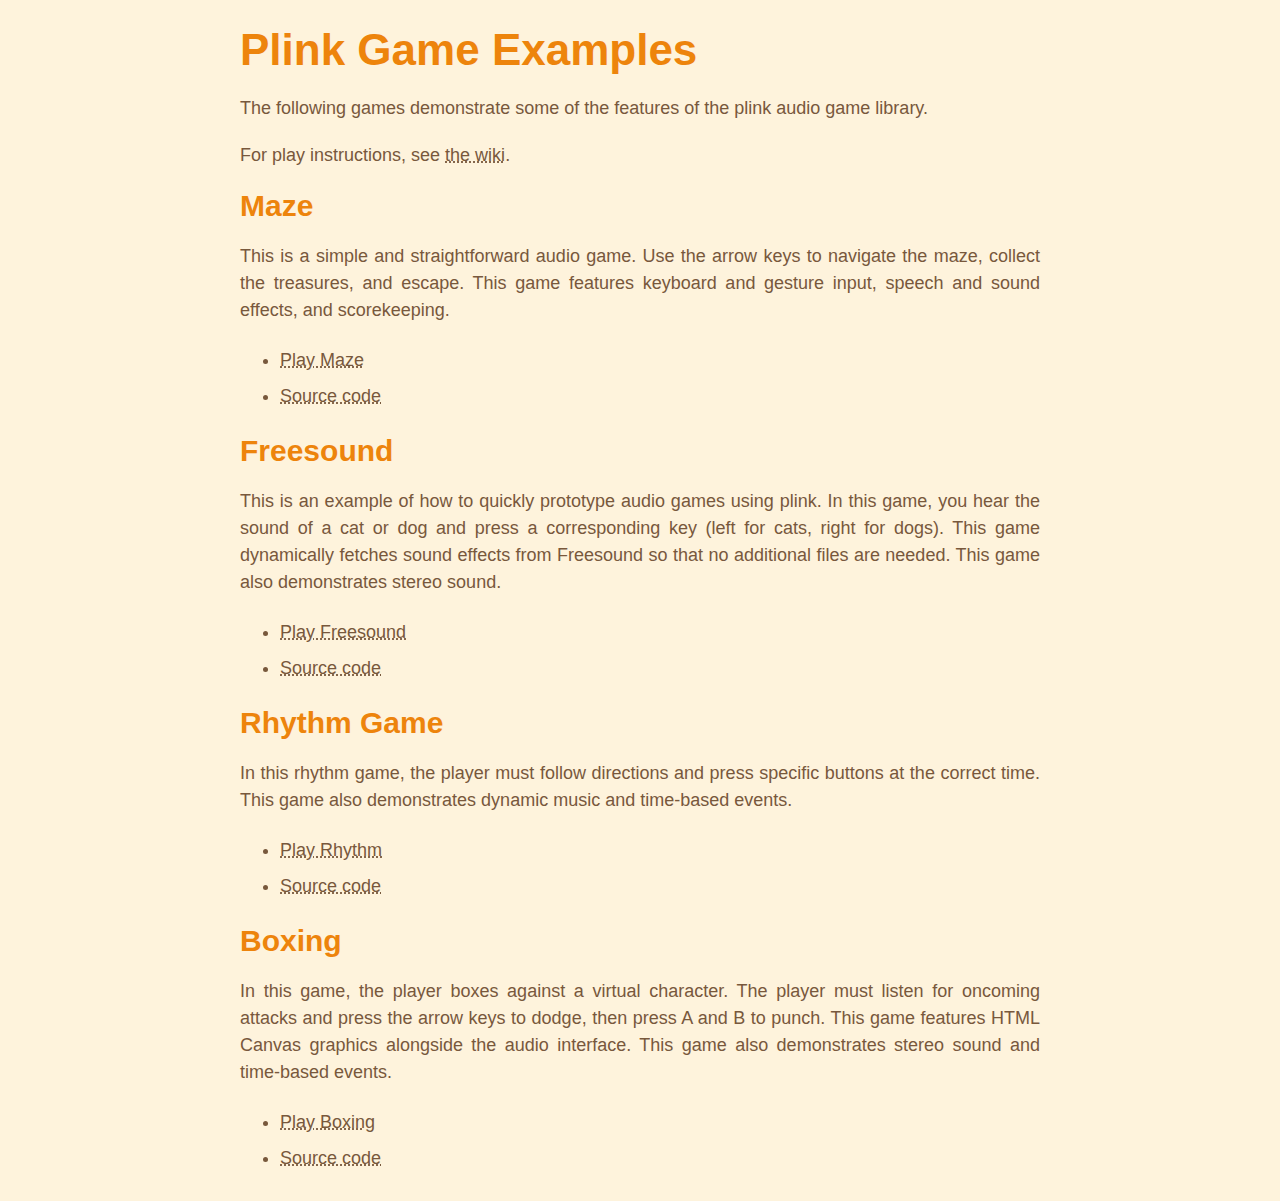
==== plink/index.html @ 2f3c0936 "added plink pages" ====
<head>
    <title>Preview</title>
    <meta name="viewport" content="width=device-width, initial-scale=1">
    <link rel="stylesheet" href="../style.css">
    <style>
        h2 {
            margin-top: 20px;
        }
    </style>
</head>

<body>
    <div class="container">
        <h1>Plink Game Examples</h1>
        <p>The following games demonstrate some of the features of the plink audio game library.</p>
        <p>For play instructions, see <a href="https://github.com/shaunkane/plink/wiki/How-to-Play">the wiki</a>.</p>
        <h2>Maze</h2>
        <p>This is a simple and straightforward audio game. Use the arrow keys to navigate the maze, collect the treasures, and escape. This game features keyboard and gesture input, speech and sound effects, and scorekeeping.</p>
        <ul>
            <li><a href="examples/maze">Play Maze</a></li>
            <li><a href="https://github.com/shaunkane/plink/tree/main/examples/maze">Source code</a></li>
        </ul>
        <h2>Freesound</h2>
        <p>This is an example of how to quickly prototype audio games using plink. In this game, you hear the sound of a cat or dog and press a corresponding key (left for cats, right for dogs). This game dynamically fetches sound effects from Freesound
            so that no additional files are needed. This game also demonstrates stereo sound.</p>
        <ul>
            <li><a href="examples/freesound">Play Freesound</a></li>
            <li><a href="https://github.com/shaunkane/plink/tree/main/examples/freesound">Source code</a></li>
        </ul>
        <h2>Rhythm Game</h2>
        <p>In this rhythm game, the player must follow directions and press specific buttons at the correct time. This game also demonstrates dynamic music and time-based events.</p>
        <ul>
            <li><a href="examples/rhythm">Play Rhythm</a></li>
            <li><a href="https://github.com/shaunkane/plink/tree/main/examples/rhythm">Source code</a></li>
        </ul>
        <h2>Boxing</h2>
        <p>In this game, the player boxes against a virtual character. The player must listen for oncoming attacks and press the arrow keys to dodge, then press A and B to punch. This game features HTML Canvas graphics alongside the audio interface. This
            game also demonstrates stereo sound and time-based events.</p>
        <ul>
            <li><a href="examples/boxing">Play Boxing</a></li>
            <li><a href="https://github.com/shaunkane/plink/tree/main/examples/boxing">Source code</a></li>
        </ul>
    </div>
</body>

</html>
---- style.css ----
body {
    margin: 25px 35px;
    background-color: rgb(254, 243, 220);
    font-family: 'Commissioner', sans-serif;
}

h1 {
    font-size: 44px;
    margin: 0px;
}

h2 {
    margin-bottom: 10px;
    margin-top: 80px;
    font-size: 30px;
}

a, a:visited {
    text-decoration-style: dotted;
}

h1, h2 {
    color: rgb(237, 132, 12);
}

p, li, a, a:visited {
    color: rgb(120, 88, 60);
    font-size: large;
}

p {
    line-height: 1.5;
    margin-top: 20px;
    text-align: justify;
}

li {
    line-height: 2;
}

p.subtitle {
    margin: 1px 2px;
}

div.image {
    margin-left: 50px;
    margin-top: 16px;
    float: right;
    border: 1px solid black;
    padding: 0px;
}

img {
    margin: 0;
    padding: 0;
    display: block;
}

.container {
    max-width: 800px;
    margin-left: auto;
    margin-right: auto;
}

.subElements {
    margin-left: 5px;
}
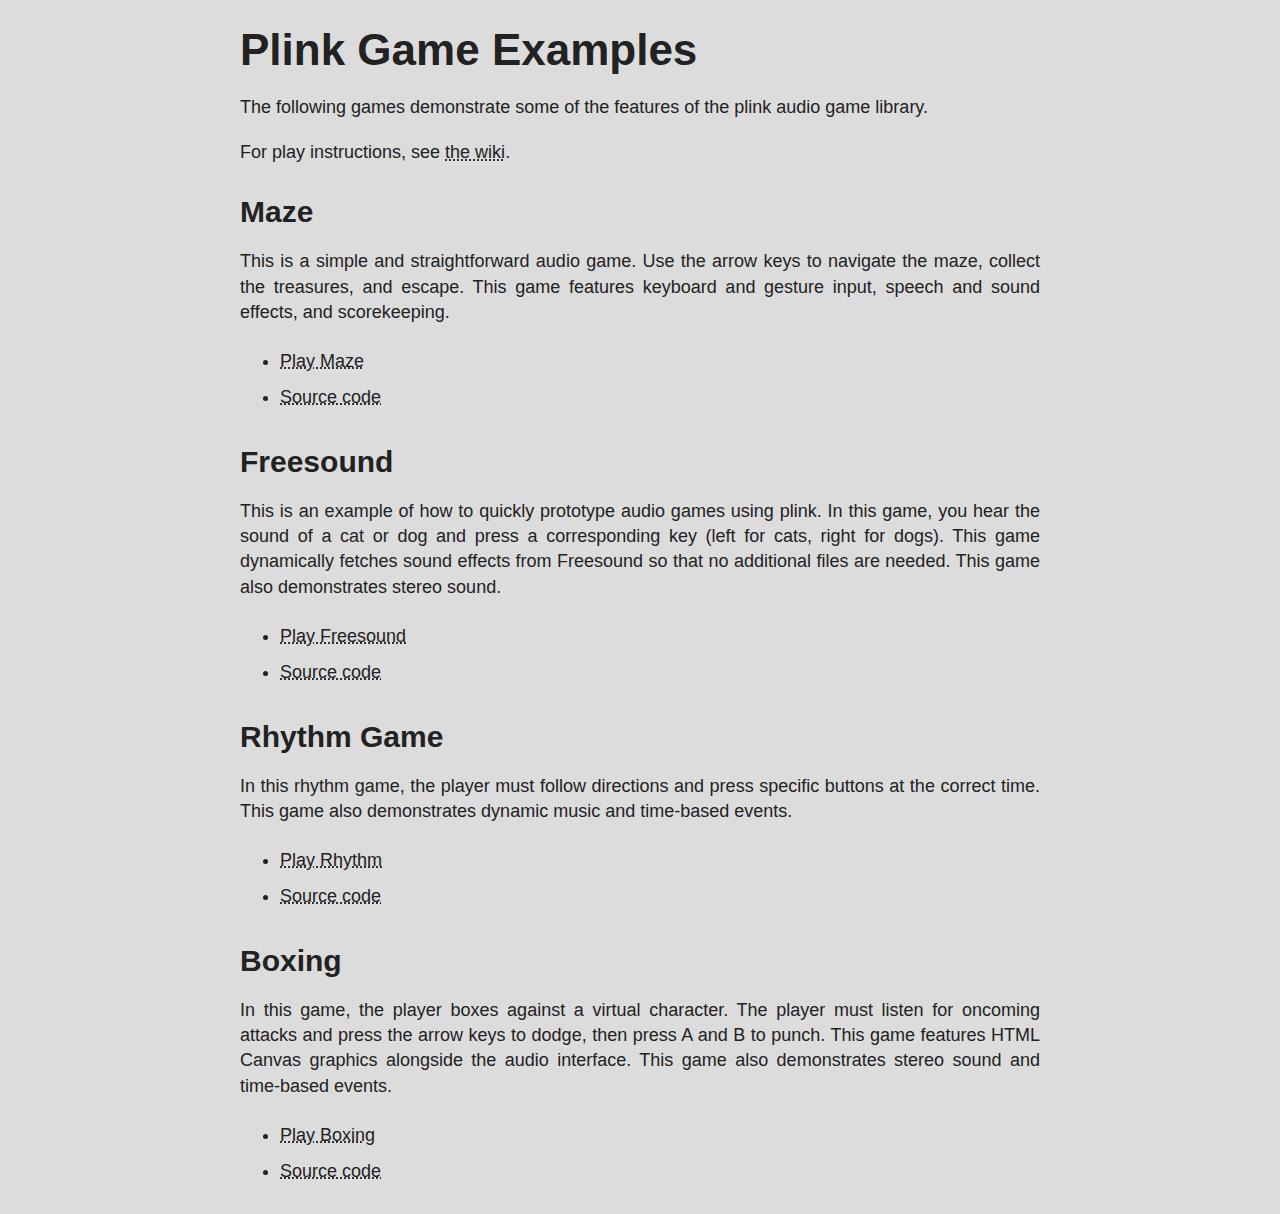
==== commit 86898c2f: "home page style tweets" ====
--- a/plink/index.html
+++ b/plink/index.html
@@ -1,10 +1,27 @@
 <head>
-    <title>Preview</title>
+    <title>Plink Example Games</title>
     <meta name="viewport" content="width=device-width, initial-scale=1">
     <link rel="stylesheet" href="../style.css">
     <style>
+        body {
+            background: gainsboro;
+        }
+        
+        h1,
+        h2,
+        p,
+        li,
+        a,
+        a:visited {
+            color: #222;
+        }
+        
         h2 {
-            margin-top: 20px;
+            margin-top: 30px;
+        }
+        
+        p {
+            line-height: 1.4;
         }
     </style>
 </head>
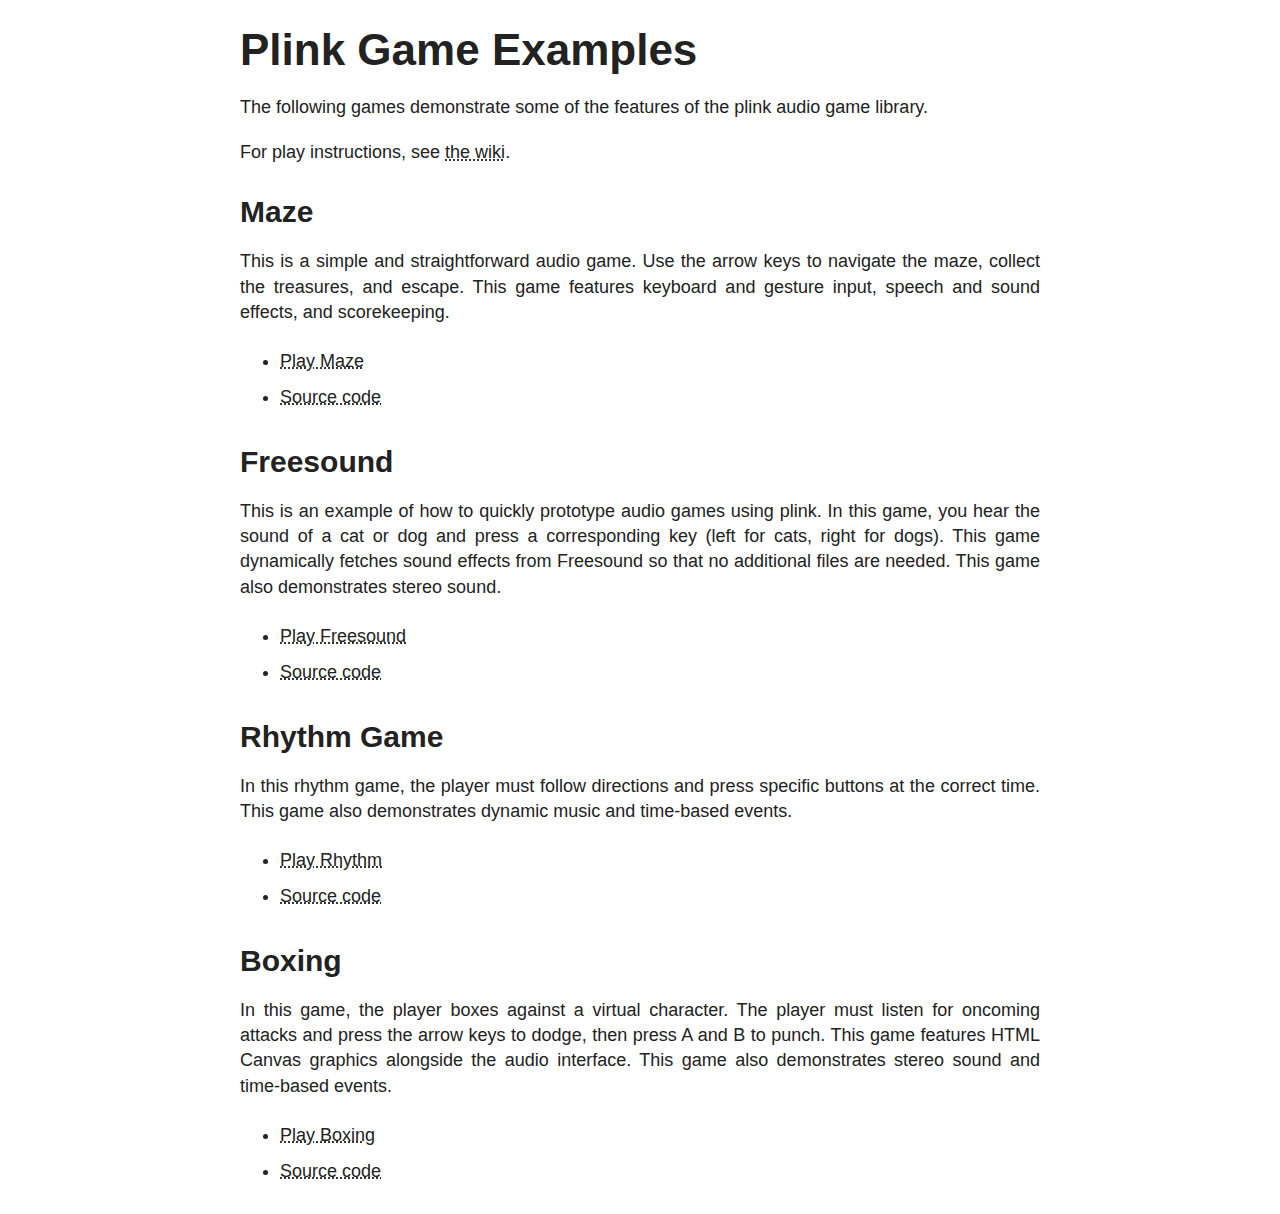
==== commit 9e308c86: "updated styles" ====
--- a/plink/index.html
+++ b/plink/index.html
@@ -4,7 +4,7 @@
     <link rel="stylesheet" href="../style.css">
     <style>
         body {
-            background: gainsboro;
+            background: white;
         }
         
         h1,
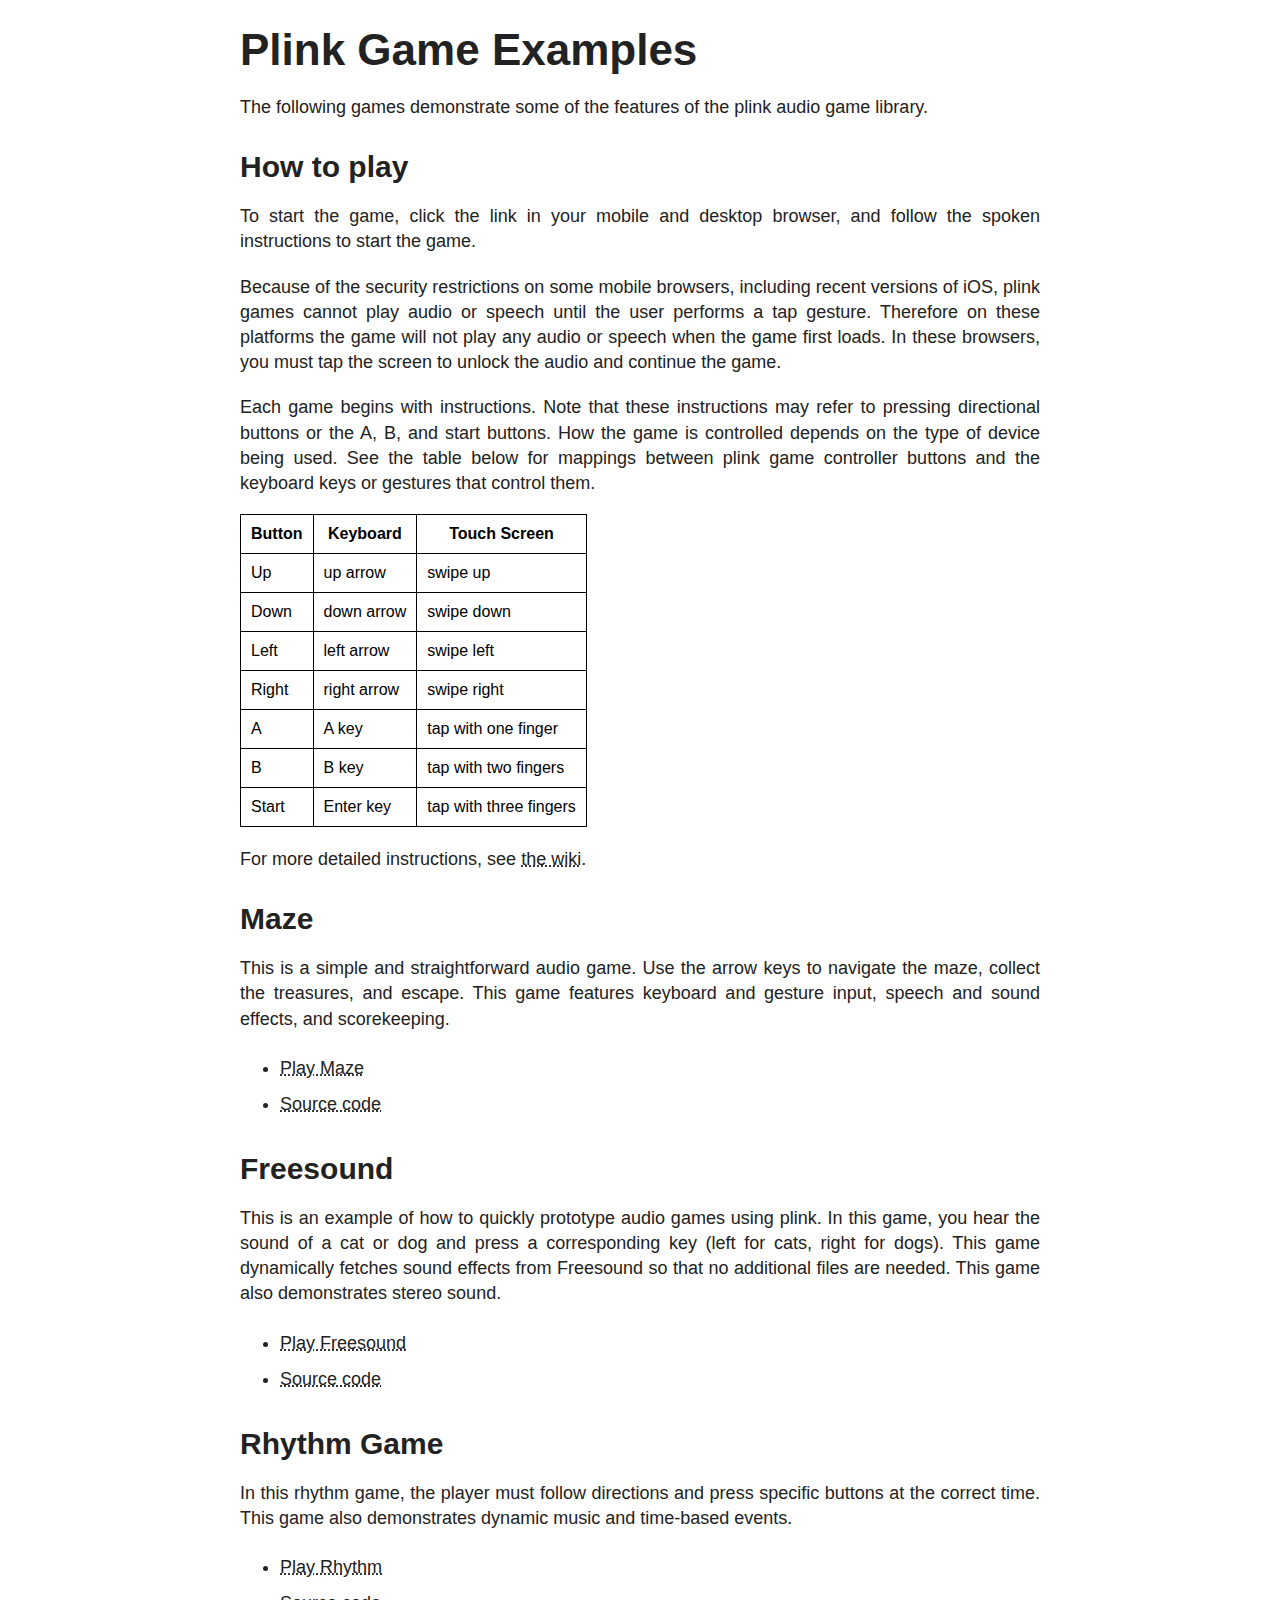
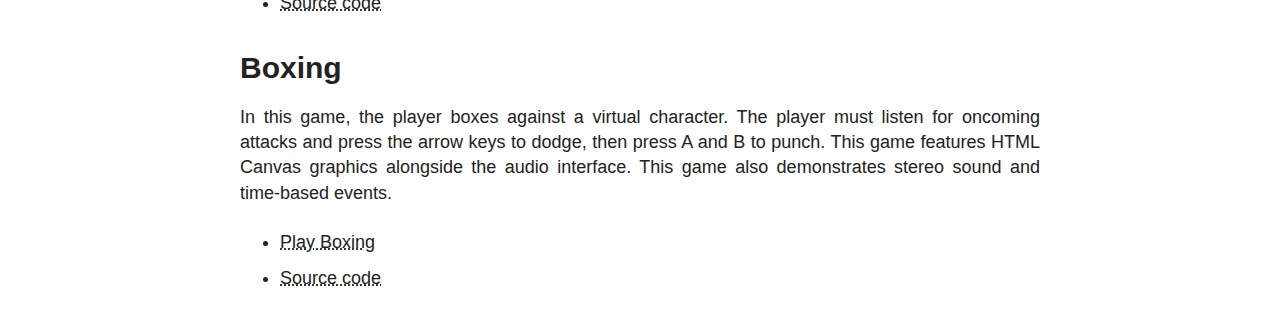
==== commit a78bfb7f: "added play instructions" ====
--- a/plink/index.html
+++ b/plink/index.html
@@ -23,6 +23,16 @@
         p {
             line-height: 1.4;
         }
+        
+        table {
+            border-collapse: collapse;
+        }
+        
+        td,
+        th {
+            border: 1px solid black;
+            padding: 10px;
+        }
     </style>
 </head>
 
@@ -30,7 +40,59 @@
     <div class="container">
         <h1>Plink Game Examples</h1>
         <p>The following games demonstrate some of the features of the plink audio game library.</p>
-        <p>For play instructions, see <a href="https://github.com/shaunkane/plink/wiki/How-to-Play">the wiki</a>.</p>
+        <h2>How to play</h2>
+        <p>To start the game, click the link in your mobile and desktop browser, and follow the spoken instructions to start the game.</p>
+        <p>Because of the security restrictions on some mobile browsers, including recent versions of iOS, plink games cannot play audio or speech until the user performs a tap gesture. Therefore on these platforms the game will not play any audio or speech
+            when the game first loads. In these browsers, you must tap the screen to unlock the audio and continue the game.</p>
+        <p>Each game begins with instructions. Note that these instructions may refer to pressing directional buttons or the A, B, and start buttons. How the game is controlled depends on the type of device being used. See the table below for mappings between
+            plink game controller buttons and the keyboard keys or gestures that control them.</p>
+        <table role="table">
+            <thead>
+                <tr>
+                    <th>Button</th>
+                    <th>Keyboard</th>
+                    <th>Touch Screen</th>
+                </tr>
+            </thead>
+            <tbody>
+                <tr>
+                    <td>Up</td>
+                    <td>up arrow</td>
+                    <td>swipe up</td>
+                </tr>
+                <tr>
+                    <td>Down</td>
+                    <td>down arrow</td>
+                    <td>swipe down</td>
+                </tr>
+                <tr>
+                    <td>Left</td>
+                    <td>left arrow</td>
+                    <td>swipe left</td>
+                </tr>
+                <tr>
+                    <td>Right</td>
+                    <td>right arrow</td>
+                    <td>swipe right</td>
+                </tr>
+                <tr>
+                    <td>A</td>
+                    <td>A key</td>
+                    <td>tap with one finger</td>
+                </tr>
+                <tr>
+                    <td>B</td>
+                    <td>B key</td>
+                    <td>tap with two fingers</td>
+                </tr>
+                <tr>
+                    <td>Start</td>
+                    <td>Enter key</td>
+                    <td>tap with three fingers</td>
+                </tr>
+            </tbody>
+        </table>
+        <p>For more detailed instructions, see <a href="https://github.com/shaunkane/plink/wiki/How-to-Play">the wiki</a>.</p>
         <h2>Maze</h2>
         <p>This is a simple and straightforward audio game. Use the arrow keys to navigate the maze, collect the treasures, and escape. This game features keyboard and gesture input, speech and sound effects, and scorekeeping.</p>
         <ul>
